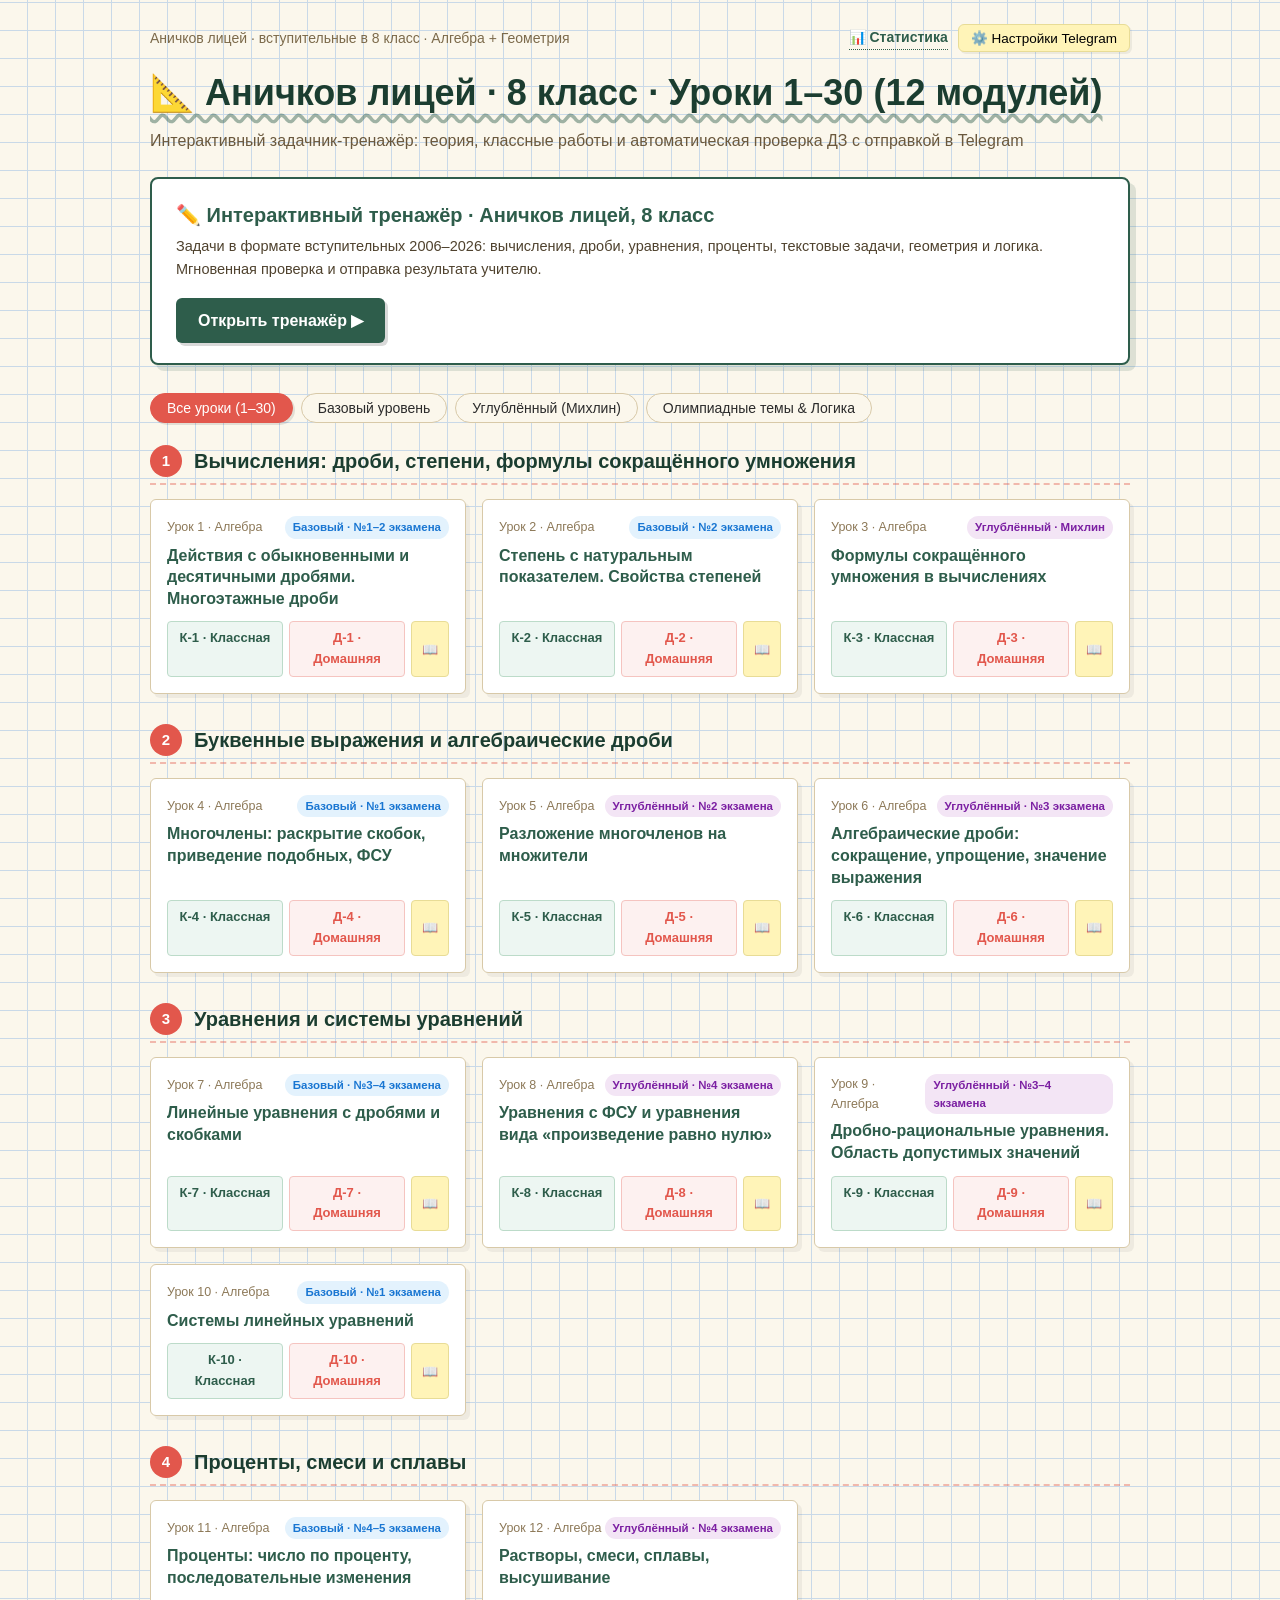
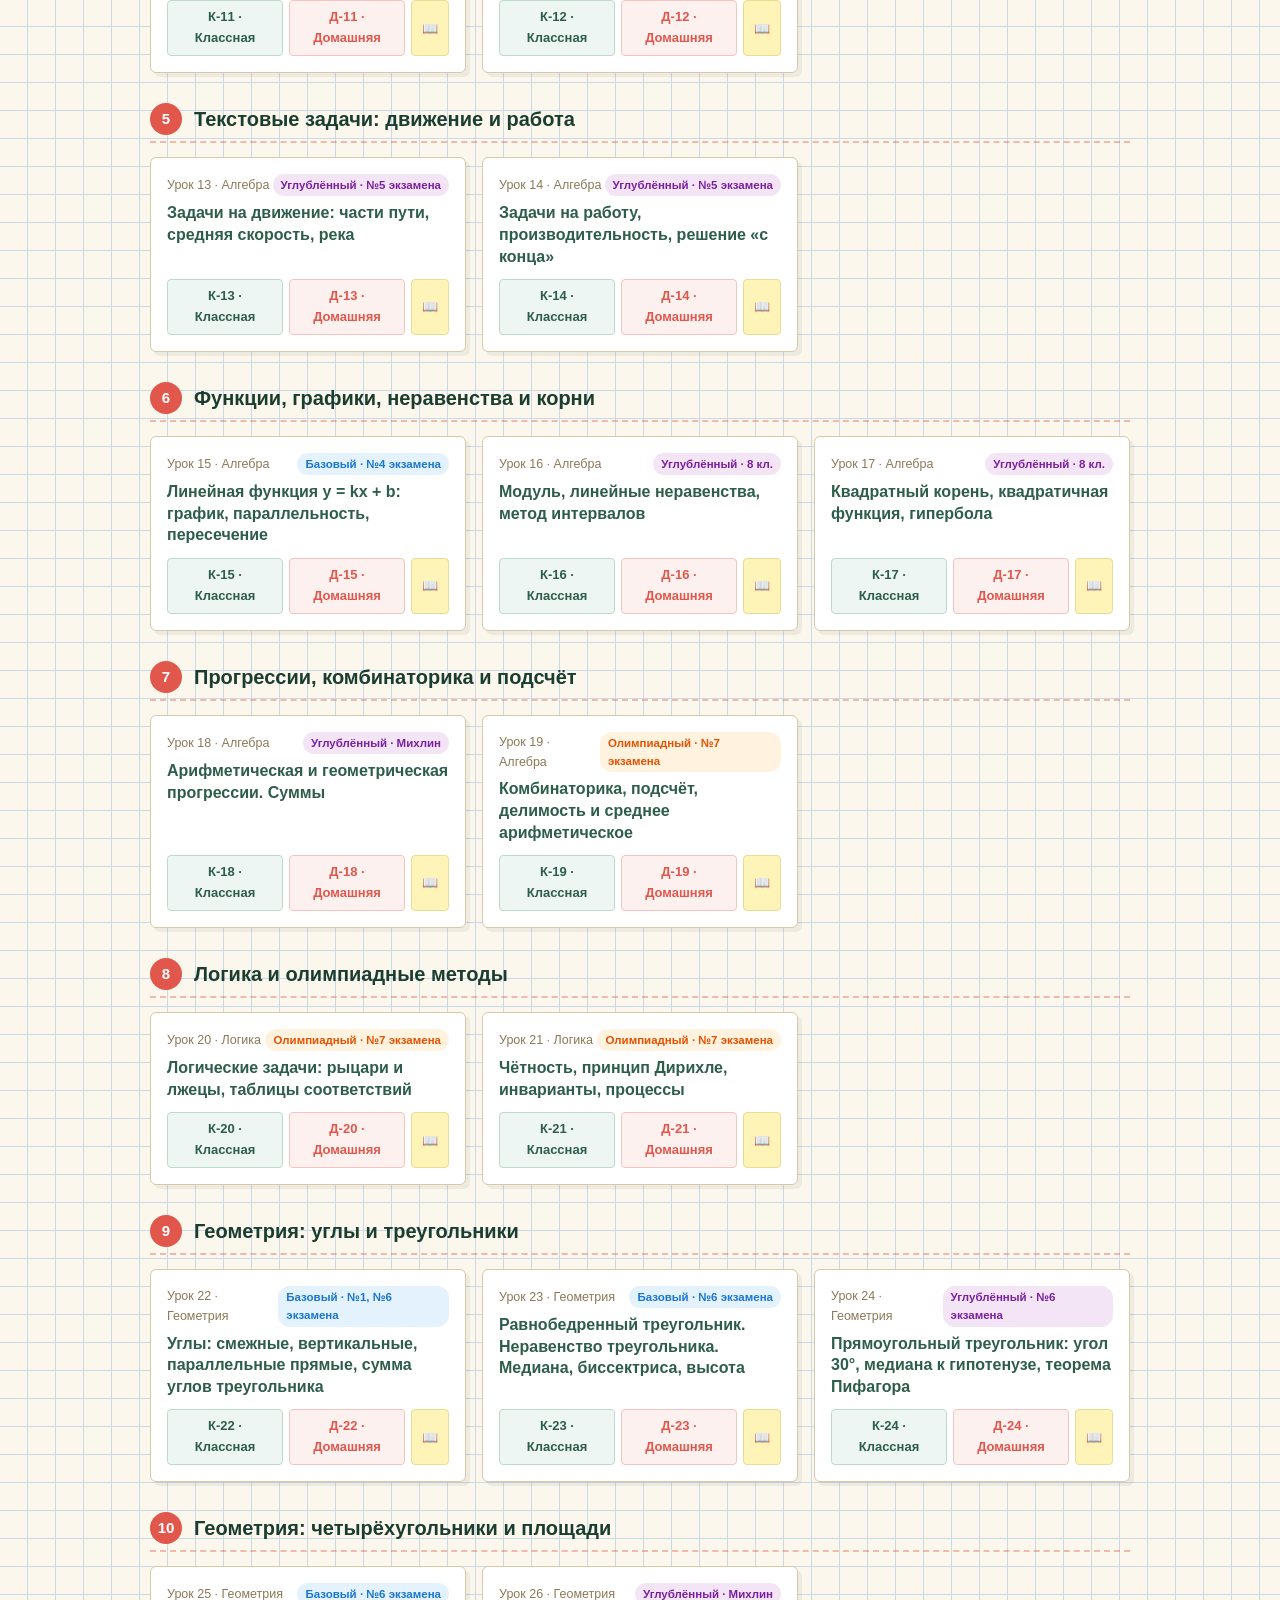
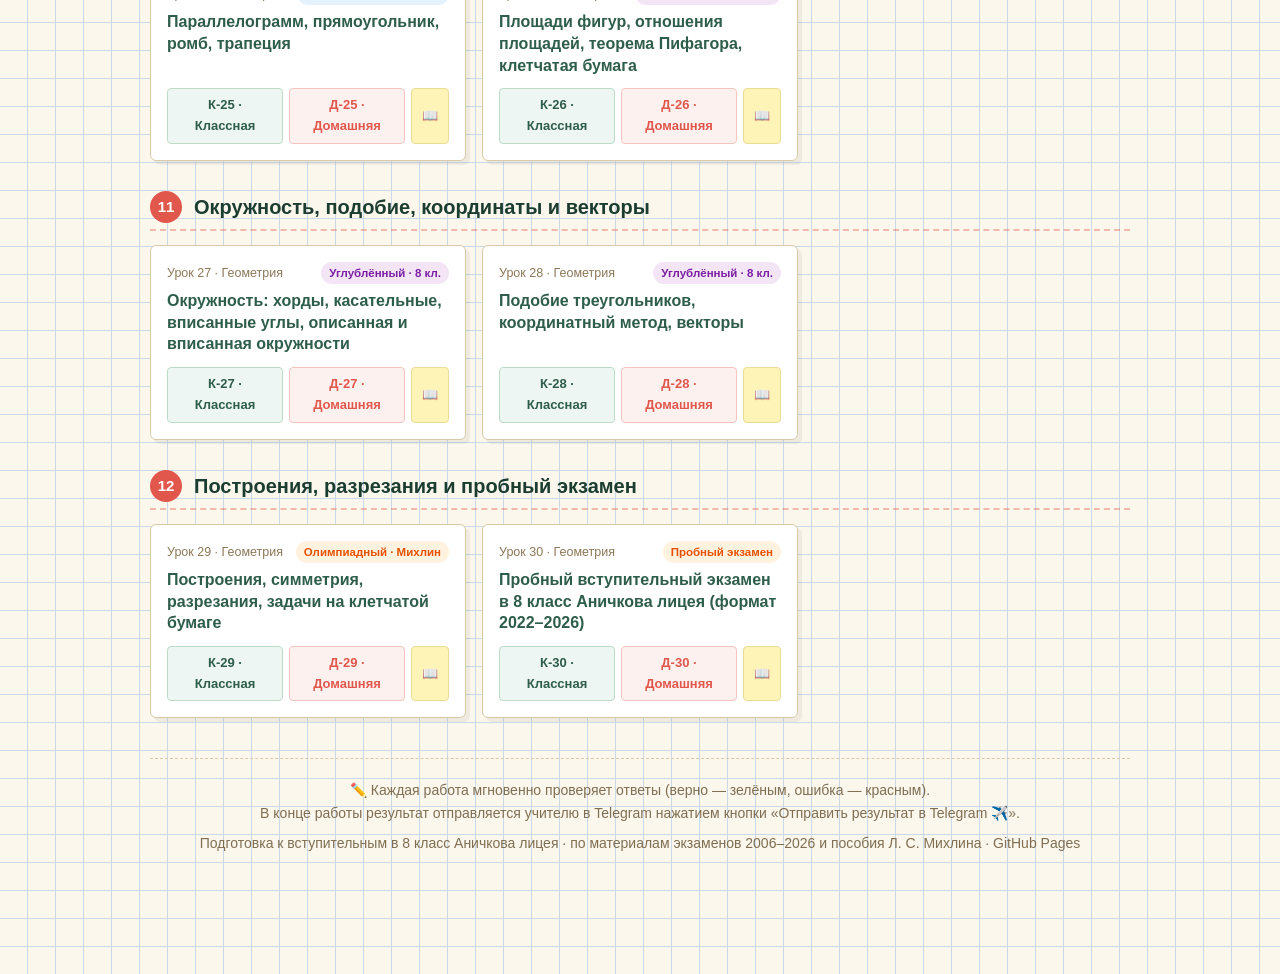
==== index.html @ 53fc3e76 "Тренажёр «Поступление в 8 класс Аничкова лицея»: 12 модулей, 30 уроков, 322 задания (алгебра + геоме" ====
<!DOCTYPE html>
<html lang="ru">
<head>
  <meta charset="UTF-8">
  <meta name="viewport" content="width=device-width, initial-scale=1.0">
  <title>Аничков лицей · 8 класс · Тренажёр: классные и домашние работы</title>
  <link rel="stylesheet" href="css/design-tokens.css">
  <link rel="stylesheet" href="css/styles.css">
  <link rel="icon" href="data:image/svg+xml,<svg xmlns='http://www.w3.org/2000/svg' viewBox='0 0 100 100'><text y='.9em' font-size='90'>📐</text></svg>">
</head>
<body data-page="index">

  <div class="container">
    <!-- Верхняя панель -->
    <header class="site-header">
      <div class="top-bar">
        <div>Аничков лицей · вступительные в 8 класс · Алгебра + Геометрия</div>
        <div style="display:flex; gap:10px; align-items:center;">
          <a href="stats.html" class="stats-link" title="Статистика">📊 <span class="stats-link-text">Статистика</span></a>
          <button class="btn-settings" onclick="openTelegramSettingsModal()">⚙️ Настройки Telegram</button>
        </div>
      </div>

      <h1 class="main-title">📐 Аничков лицей · 8 класс · Уроки 1–30 (12 модулей)</h1>
      <p class="subtitle">Интерактивный задачник-тренажёр: теория, классные работы и автоматическая проверка ДЗ с отправкой в Telegram</p>
    </header>

    <!-- Баннер быстрого запуска тренажёра -->
    <section class="hero-banner">
      <div>
        <h3>✏️ Интерактивный тренажёр · Аничков лицей, 8 класс</h3>
        <p>Задачи в формате вступительных 2006–2026: вычисления, дроби, уравнения, проценты, текстовые задачи, геометрия и логика. Мгновенная проверка и отправка результата учителю.</p>
      </div>
      <div>
        <a href="trainer.html?variant=K-1" class="btn-hero">Открыть тренажёр ▶</a>
      </div>
    </section>

    <!-- Панель фильтров по уровням -->
    <div class="filter-bar">
      <button class="filter-btn active" onclick="filterLessons('all', this)">Все уроки (1–30)</button>
      <button class="filter-btn" onclick="filterLessons('base', this)">Базовый уровень</button>
      <button class="filter-btn" onclick="filterLessons('adv', this)">Углублённый (Михлин)</button>
      <button class="filter-btn" onclick="filterLessons('oly', this)">Олимпиадные темы & Логика</button>
    </div>

    <!-- Список модулей и уроков (рендерится из data/lessons.json → js/tasks.js) -->
    <main id="modulesContainer"></main>

    <footer style="margin-top: 40px; text-align: center; font-size: 14px; color: #7f6e52; border-top: 1px dashed #d8c9a8; padding-top: 20px;">
      <p>✏️ Каждая работа мгновенно проверяет ответы (верно — зелёным, ошибка — красным).</p>
      <p>В конце работы результат отправляется учителю в Telegram нажатием кнопки «Отправить результат в Telegram ✈️».</p>
      <p style="margin-top:8px;">Подготовка к вступительным в 8 класс Аничкова лицея · по материалам экзаменов 2006–2026 и пособия Л. С. Михлина · GitHub Pages</p>
    </footer>
  </div>

  <!-- Модальное окно: Памятка / Теория -->
  <div class="modal-overlay" id="theoryModal" onclick="if(event.target === this) closeTheoryModal()">
    <div class="modal-box">
      <button class="modal-close" onclick="closeTheoryModal()">×</button>
      <div id="theoryContent"></div>
    </div>
  </div>

  <!-- Модальное окно: Настройки Telegram -->
  <div class="modal-overlay" id="settingsModal" onclick="if(event.target === this) closeTelegramSettingsModal()">
    <div class="modal-box">
      <button class="modal-close" onclick="closeTelegramSettingsModal()">×</button>
      <h3 class="modal-title">⚙️ Настройки Telegram для учителя</h3>

      <p style="font-size:15px; margin-bottom:14px; color:#4a3f2b;">
        Результаты отправляются через бот
        <a href="https://t.me/ZVEROKZVEROKBOT" target="_blank" rel="noopener" style="color:var(--chalk); font-weight:bold;">@ZVEROKZVEROKBOT</a>.
      </p>

      <div style="background:#fff; border:1px solid #d4c4a4; padding:14px; border-radius:6px; margin-bottom:16px; font-size:14px;">
        <b>Как учителю получать отчёты учеников:</b><br>
        1. Откройте Telegram и напишите боту <a href="https://t.me/ZVEROKZVEROKBOT" target="_blank" rel="noopener" style="color:var(--chalk); font-weight:bold;">@ZVEROKZVEROKBOT</a> команду <code>/start</code>.<br>
        2. Узнайте свой числовой <b>Chat ID</b> (например, написав боту <code>@userinfobot</code>).<br>
        3. Введите ваш <b>Chat ID</b> в поле ниже и нажмите «Проверить связь 🔔».
      </div>

      <div style="display:flex; flex-direction:column; gap:10px;">
        <label for="settingChatId" style="font-weight:bold; font-size:15px;">Ваш Telegram Chat ID (или ID группы):</label>
        <input type="text" id="settingChatId" class="student-name-input" placeholder="Например: 123456789" style="font-size:16px;">

        <div style="display:flex; gap:10px; flex-wrap:wrap; margin-top:8px;">
          <button class="btn-hero" onclick="saveTelegramSettings()" style="padding:8px 18px; font-size:14.5px;">Сохранить в браузере 💾</button>
          <button class="btn-send-tg" onclick="testTelegramPing()" style="padding:8px 18px; font-size:14.5px;">Проверить связь 🔔</button>
        </div>
        <div class="send-status-msg" id="settingStatusMsg"></div>
      </div>
    </div>
  </div>

  <script src="js/config.js"></script>
  <script src="js/tasks.js"></script>
  <script src="js/checker.js"></script>
  <script src="js/telegram.js"></script>
  <script src="js/app.js"></script>
</body>
</html>
---- css/design-tokens.css ----
/* ============================================================
 * DESIGN-TOKENS.CSS — токены дизайна, перенесённые 1:1 из эталона
 * https://github.com/BaikovaAlina/math6-trenazhor (style.css, :root)
 * Стиль: «тетрадь в клетку», красные поля, меловая доска, стикеры.
 * ВНИМАНИЕ: значения не менять — визуальная система должна совпадать с эталоном.
 * ============================================================ */

:root {
  /* ---------- Палитра (исходные переменные эталона) ---------- */
  --paper: #FBF7EC;        /* фон: тёплая тетрадная бумага */
  --grid: #C9D9E8;         /* линии тетрадной клетки (шаг 28px) */
  --red: #E2574C;          /* красные поля, акцент «домашняя», бейджи номеров */
  --red-hover: #cf3b30;
  --pencil: #2B2B2B;       /* основной текст (грифель) */
  --chalk: #2E5D4B;        /* меловая доска: основной акцент, кнопки действия */
  --chalk-dark: #1b3d30;   /* заголовки */
  --chalk-light: #43836b;  /* hover основных кнопок */
  --sticky: #FFF4B8;       /* жёлтый стикер (подсказки, настройки, отправка) */
  --sticky-border: #E8DC96;
  --green: #1F7A4D;        /* состояние correct */
  --green-light: #e6f7ee;
  --bad: #C2402F;          /* состояние incorrect */
  --bad-light: #fbeae8;
  --border-card: #d8c9a8;  /* границы карточек и кнопок */

  /* ---------- Типографика ---------- */
  --font-hand: "Segoe Print", "Comic Sans MS", "Chalkboard SE", "Segoe UI", cursive, sans-serif;
  --font-main: -apple-system, BlinkMacSystemFont, "Segoe UI", Roboto, Helvetica, Arial, sans-serif;

  /* ---------- Задокументированные значения эталона (справочно) ----------
   * Цвета текста второго плана:  #7c6a4b (top-bar), #6a583d (subtitle), #8c7857 (meta),
   *                              #705e41 (task-sub), #8a7a5c (crumb), #726042 (counter)
   * Бейджи уровней:  base #e3f2fd/#1976d2 · adv #f3e5f5/#7b1fa2 · oly #fff3e0/#e65100
   * Кнопки уроков:   К #edf6f2/#bcdbc9 · Д #fdf1f0/#f5c4c0 · теория = sticky
   * Telegram:        #2AABEE (hover #229ed9)
   * Размеры шрифта:  h1 clamp(24px,4vw,36px) · task-heading clamp(20px,3.2vw,26px)
   *                  module 20px · card h4 16px · task-row 17px · input 18px · body lh 1.6
   */
  --radius-xs: 3px;        /* .slide */
  --radius-sm: 4px;        /* .btn-lesson, .task-row, .hint-box */
  --radius-md: 6px;        /* .lesson-card, кнопки, поля */
  --radius-lg: 8px;        /* .hero-banner, .modal-box, .send-box */
  --radius-xl: 12px;       /* .score-box, .badge */
  --radius-pill: 20px;     /* .filter-btn, .grade-badge */

  --shadow-card: 4px 4px 0 rgba(0,0,0,0.05);
  --shadow-card-hover: 5px 6px 0 rgba(0,0,0,0.09);
  --shadow-hero: 6px 6px 0 rgba(46, 93, 75, 0.15);
  --shadow-btn: 3px 3px 0 rgba(0,0,0,0.15);
  --shadow-slide: 8px 10px 0 rgba(0,0,0,.08), 0 24px 50px rgba(90,70,30,.15);

  --container-width: 980px;   /* .container */
  --footer-width: 960px;      /* .footer-content */
  --grid-step: 28px;          /* клетка тетради */
  /* Брейкпоинт мобильной вёрстки: max-width 640px */
}
---- css/styles.css ----
/* ============================================================
 * STYLES.CSS — ТРЕНАЖЁР «АНИЧКОВ ЛИЦЕЙ · 8 КЛАСС» (стили эталона 1:1)
 * Тетрадь в клетку, красные поля, меловая доска, стикеры
 * Полная адаптивность (мобильные, планшеты, десктоп)
 * ============================================================ */

/* Переменные вынесены в css/design-tokens.css */

* {
  box-sizing: border-box;
  margin: 0;
  padding: 0;
}

html {
  scroll-behavior: smooth;
}

body {
  font-family: var(--font-hand);
  color: var(--pencil);
  background-color: var(--paper);
  background-image:
    repeating-linear-gradient(0deg, transparent 0 27px, var(--grid) 27px 28px),
    repeating-linear-gradient(90deg, transparent 0 27px, var(--grid) 27px 28px);
  min-height: 100vh;
  padding: 24px 14px 120px;
  line-height: 1.6;
}

/* Ограничитель ширины */
.container {
  max-width: 980px;
  margin: 0 auto;
  position: relative;
}

/* ==================== ВЕРХНЯЯ ШАПКА ==================== */
.site-header {
  margin-bottom: 24px;
}

.top-bar {
  display: flex;
  justify-content: space-between;
  align-items: center;
  flex-wrap: wrap;
  gap: 12px;
  margin-bottom: 12px;
  font-size: 14px;
  color: #7c6a4b;
}

.top-bar a {
  color: var(--chalk);
  text-decoration: none;
  font-weight: bold;
  border-bottom: 1.5px dotted var(--chalk);
  transition: color 0.2s;
}

.top-bar a:hover {
  color: var(--red);
  border-color: var(--red);
}

.btn-settings {
  background: var(--sticky);
  border: 1px solid var(--sticky-border);
  border-radius: 6px;
  padding: 5px 12px;
  font-family: var(--font-hand);
  font-size: 13.5px;
  cursor: pointer;
  box-shadow: 2px 2px 0 rgba(0,0,0,0.06);
  transition: transform 0.15s, background-color 0.2s;
}

.btn-settings:hover {
  background: #fae89b;
  transform: translateY(-1px);
}

.main-title {
  font-size: clamp(24px, 4vw, 36px);
  color: var(--chalk-dark);
  text-decoration: underline;
  text-decoration-style: wavy;
  text-decoration-color: rgba(46, 93, 75, 0.45);
  text-underline-offset: 8px;
  margin-bottom: 6px;
}

.subtitle {
  font-size: 16px;
  color: #6a583d;
  margin-bottom: 18px;
}

/* ==================== БАННЕР ТРЕНАЖЁРА ==================== */
.hero-banner {
  background: #ffffff;
  border: 2px solid var(--chalk);
  border-radius: 8px;
  padding: 20px 24px;
  margin-bottom: 28px;
  box-shadow: 6px 6px 0 rgba(46, 93, 75, 0.15);
  display: flex;
  justify-content: space-between;
  align-items: center;
  flex-wrap: wrap;
  gap: 16px;
}

.hero-banner h3 {
  color: var(--chalk);
  font-size: 20px;
  margin-bottom: 4px;
}

.hero-banner p {
  font-size: 14.5px;
  color: #4f422e;
}

.btn-hero {
  display: inline-block;
  background: var(--chalk);
  color: #ffffff !important;
  text-decoration: none !important;
  padding: 10px 22px;
  border-radius: 6px;
  font-size: 16px;
  font-weight: bold;
  box-shadow: 3px 3px 0 rgba(0,0,0,0.15);
  transition: background-color 0.2s, transform 0.15s;
}

.btn-hero:hover {
  background: var(--chalk-light);
  transform: translateY(-2px);
}

/* ==================== ФИЛЬТРЫ ТЕМ ==================== */
.filter-bar {
  display: flex;
  gap: 8px;
  flex-wrap: wrap;
  margin-bottom: 22px;
}

.filter-btn {
  background: var(--paper);
  border: 1.5px solid var(--border-card);
  border-radius: 20px;
  padding: 6px 16px;
  font-family: var(--font-hand);
  font-size: 14px;
  color: var(--pencil);
  cursor: pointer;
  transition: all 0.2s;
}

.filter-btn:hover {
  border-color: var(--red);
  background: #fff;
}

.filter-btn.active {
  background: var(--red);
  color: #fff;
  border-color: var(--red);
  box-shadow: 2px 2px 0 rgba(0,0,0,0.1);
}

/* ==================== МОДУЛИ И УРОКИ ==================== */
.module-block {
  margin-bottom: 30px;
}

.module-header {
  display: flex;
  align-items: center;
  gap: 12px;
  margin-bottom: 14px;
  padding-bottom: 6px;
  border-bottom: 2px dashed rgba(226, 87, 76, 0.4);
}

.module-num {
  background: var(--red);
  color: #fff;
  border-radius: 50%;
  width: 32px;
  height: 32px;
  display: flex;
  align-items: center;
  justify-content: center;
  font-weight: bold;
  font-size: 15px;
  flex-shrink: 0;
}

.module-title {
  font-size: 20px;
  color: var(--chalk-dark);
}

.lesson-grid {
  display: grid;
  grid-template-columns: repeat(auto-fill, minmax(290px, 1fr));
  gap: 16px;
}

.lesson-card {
  background: #ffffff;
  border: 1px solid var(--border-card);
  border-radius: 6px;
  padding: 16px;
  box-shadow: 4px 4px 0 rgba(0,0,0,0.05);
  display: flex;
  flex-direction: column;
  justify-content: space-between;
  transition: transform 0.15s, box-shadow 0.2s;
}

.lesson-card:hover {
  transform: translateY(-2px);
  box-shadow: 5px 6px 0 rgba(0,0,0,0.09);
}

.lesson-top {
  margin-bottom: 12px;
}

.lesson-meta {
  display: flex;
  justify-content: space-between;
  align-items: center;
  margin-bottom: 6px;
  font-size: 12.5px;
  color: #8c7857;
}

.badge {
  display: inline-block;
  padding: 2px 8px;
  border-radius: 12px;
  font-size: 11.5px;
  font-weight: bold;
}

.badge-base { background: #e3f2fd; color: #1976d2; }
.badge-adv { background: #f3e5f5; color: #7b1fa2; }
.badge-oly { background: #fff3e0; color: #e65100; }

.lesson-card h4 {
  font-size: 16px;
  color: var(--chalk);
  line-height: 1.35;
}

.lesson-actions {
  display: flex;
  gap: 6px;
  flex-wrap: wrap;
}

.btn-lesson {
  flex: 1;
  text-align: center;
  padding: 6px 8px;
  border-radius: 4px;
  font-size: 13px;
  font-weight: bold;
  text-decoration: none;
  cursor: pointer;
  border: 1.5px solid transparent;
  transition: all 0.15s;
}

.btn-cw {
  background: #edf6f2;
  color: var(--chalk);
  border-color: #bcdbc9;
}
.btn-cw:hover {
  background: var(--chalk);
  color: #fff;
}

.btn-hw {
  background: #fdf1f0;
  color: var(--red);
  border-color: #f5c4c0;
}
.btn-hw:hover {
  background: var(--red);
  color: #fff;
}

.btn-theory {
  flex: 0 0 auto;
  background: var(--sticky);
  color: #5c4a18;
  border-color: var(--sticky-border);
  padding: 6px 10px;
}
.btn-theory:hover {
  background: #f7e792;
}

/* ==================== ТРЕНАЖЁР: СТРАНИЦА-ТЕТРАДЬ ==================== */
.slide {
  position: relative;
  background: var(--paper);
  border-left: 3px solid var(--red);
  border-right: 1px solid var(--border-card);
  border-top: 1px solid var(--border-card);
  border-bottom: 1px solid var(--border-card);
  box-shadow: 8px 10px 0 rgba(0,0,0,.08), 0 24px 50px rgba(90,70,30,.15);
  padding: 34px 40px 46px 56px;
  min-height: 580px;
  overflow: hidden;
  margin-bottom: 20px;
  border-radius: 3px;
}

.slide:not(.active) {
  display: none;
}

.slide.active {
  display: block;
  animation: slidein 0.35s ease;
}

@keyframes slidein {
  from { opacity: 0; transform: translateX(24px); }
  to { opacity: 1; transform: none; }
}

.margin-line {
  position: absolute;
  top: 0;
  bottom: 0;
  left: 32px;
  width: 2px;
  background: rgba(226, 87, 76, 0.45);
}

.crumb {
  font-size: 13px;
  color: #8a7a5c;
  letter-spacing: 0.5px;
  text-transform: uppercase;
  margin-bottom: 6px;
}

.task-heading {
  font-size: clamp(20px, 3.2vw, 26px);
  color: var(--red);
  margin-bottom: 8px;
  display: flex;
  align-items: center;
  gap: 10px;
  flex-wrap: wrap;
}

.task-num-badge {
  background: var(--red);
  color: #fff;
  border-radius: 50%;
  width: 32px;
  height: 32px;
  display: inline-flex;
  align-items: center;
  justify-content: center;
  font-size: 16px;
}

.task-sub {
  font-size: 15px;
  color: #705e41;
  margin-bottom: 20px;
  font-style: italic;
}

/* Список вопросов на слайде */
.task-row {
  background: rgba(255, 255, 255, 0.65);
  border-left: 3px solid #d4c4a4;
  border-radius: 4px;
  padding: 14px 18px;
  margin-bottom: 16px;
  line-height: 1.8;
  font-size: 17px;
}

.task-row.highlight {
  border-left-color: var(--chalk);
  background: #ffffff;
}

.task-text {
  margin-bottom: 8px;
  font-weight: 500;
}

.task-expression {
  display: flex;
  align-items: center;
  gap: 8px;
  flex-wrap: wrap;
  font-size: 18px;
}

/* Поля ввода ответа */
.math-input {
  border: none;
  border-bottom: 2px solid var(--red);
  background: #fff;
  padding: 4px 10px;
  font-family: var(--font-hand);
  font-size: 18px;
  color: var(--pencil);
  min-width: 90px;
  max-width: 220px;
  text-align: center;
  border-radius: 4px 4px 0 0;
  transition: all 0.2s;
}

.math-input:focus {
  outline: none;
  background: #fffde6;
  border-bottom-color: var(--chalk);
  box-shadow: 0 2px 4px rgba(0,0,0,0.1);
}

.math-input.correct {
  background-color: var(--green-light) !important;
  border-color: var(--green) !important;
  color: var(--green) !important;
  font-weight: bold;
}

.math-input.incorrect {
  background-color: var(--bad-light) !important;
  border-color: var(--bad) !important;
  color: var(--bad) !important;
  animation: shake 0.3s;
}

@keyframes shake {
  0%, 100% { transform: translateX(0); }
  25% { transform: translateX(-4px); }
  75% { transform: translateX(4px); }
}

/* Подсказки к заданию */
.hint-box {
  background: var(--sticky);
  border-left: 4px solid #e2cb5a;
  padding: 10px 14px;
  border-radius: 4px;
  margin-top: 14px;
  font-size: 14.5px;
  color: #5c4e1a;
  display: flex;
  align-items: center;
  gap: 8px;
}

/* ==================== НИЖНЯЯ ПАНЕЛЬ НАВИГАЦИИ ==================== */
.sticky-footer {
  position: fixed;
  bottom: 0;
  left: 0;
  right: 0;
  background: rgba(251, 247, 236, 0.95);
  backdrop-filter: blur(8px);
  border-top: 2px solid var(--border-card);
  padding: 12px 16px;
  z-index: 100;
  box-shadow: 0 -4px 15px rgba(0,0,0,0.08);
}

.footer-content {
  max-width: 960px;
  margin: 0 auto;
  display: flex;
  justify-content: space-between;
  align-items: center;
  gap: 12px;
  flex-wrap: wrap;
}

.nav-group {
  display: flex;
  align-items: center;
  gap: 10px;
}

.btn-nav {
  background: #ffffff;
  border: 1.5px solid var(--border-card);
  border-radius: 6px;
  padding: 8px 16px;
  font-family: var(--font-hand);
  font-size: 15px;
  font-weight: bold;
  cursor: pointer;
  color: var(--pencil);
  transition: all 0.15s;
}

.btn-nav:hover:not(:disabled) {
  border-color: var(--chalk);
  background: #f7faf8;
}

.btn-nav:disabled {
  opacity: 0.45;
  cursor: not-allowed;
}

.btn-check {
  background: var(--chalk);
  color: #ffffff;
  border: 1.5px solid var(--chalk);
}

.btn-check:hover:not(:disabled) {
  background: var(--chalk-light);
  border-color: var(--chalk-light);
}

.slide-counter {
  font-size: 15px;
  font-weight: bold;
  color: #726042;
}

/* ==================== ИТОГОВЫЙ СЛАЙД (РЕЗУЛЬТАТЫ) ==================== */
.results-header {
  text-align: center;
  margin-bottom: 24px;
}

.score-box {
  display: inline-block;
  background: #ffffff;
  border: 3px solid var(--chalk);
  border-radius: 12px;
  padding: 16px 36px;
  box-shadow: 4px 6px 0 rgba(46, 93, 75, 0.15);
  margin-top: 10px;
}

.score-points {
  font-size: 38px;
  font-weight: bold;
  color: var(--chalk);
}

.score-percent {
  font-size: 18px;
  color: #6a5a3f;
}

.grade-badge {
  display: inline-block;
  margin-top: 6px;
  font-size: 20px;
  font-weight: bold;
  padding: 4px 16px;
  border-radius: 20px;
}

.grade-5 { background: #d4edda; color: #155724; }
.grade-4 { background: #cce5ff; color: #004085; }
.grade-3 { background: #fff3cd; color: #856404; }
.grade-2 { background: #f8d7da; color: #721c24; }

/* Таблица разбора ответов */
.review-table {
  width: 100%;
  border-collapse: collapse;
  margin-bottom: 24px;
  background: #fff;
  border-radius: 6px;
  overflow: hidden;
  box-shadow: 2px 2px 0 rgba(0,0,0,0.05);
}

.review-table th, .review-table td {
  padding: 10px 14px;
  text-align: left;
  border-bottom: 1px solid #ebdcc5;
  font-size: 15px;
}

.review-table th {
  background: #f2e9d2;
  color: #554425;
}

.status-tag {
  display: inline-block;
  padding: 2px 8px;
  border-radius: 10px;
  font-size: 13px;
  font-weight: bold;
}

.status-ok { background: var(--green-light); color: var(--green); }
.status-bad { background: var(--bad-light); color: var(--bad); }

/* Блок отправки учителю */
.send-box {
  background: var(--sticky);
  border: 2px dashed #d6c572;
  border-radius: 8px;
  padding: 20px;
  margin-bottom: 24px;
}

.send-box h3 {
  color: #4a3e14;
  margin-bottom: 8px;
}

.send-inputs {
  display: flex;
  gap: 10px;
  flex-wrap: wrap;
  margin-top: 12px;
}

.student-name-input {
  flex: 1;
  min-width: 200px;
  padding: 8px 14px;
  font-family: var(--font-hand);
  font-size: 16px;
  border: 1.5px solid #cbba67;
  border-radius: 6px;
  background: #ffffff;
}

.btn-send-tg {
  background: #2AABEE;
  color: #ffffff;
  border: none;
  border-radius: 6px;
  padding: 10px 20px;
  font-family: var(--font-hand);
  font-size: 16px;
  font-weight: bold;
  cursor: pointer;
  transition: background-color 0.2s, transform 0.15s;
  box-shadow: 2px 2px 0 rgba(0,0,0,0.1);
}

.btn-send-tg:hover {
  background: #229ed9;
  transform: translateY(-1px);
}

.btn-download-report {
  background: #ffffff;
  color: var(--pencil);
  border: 1.5px solid #d4c4a4;
  border-radius: 6px;
  padding: 10px 18px;
  font-family: var(--font-hand);
  font-size: 15px;
  cursor: pointer;
  transition: all 0.2s;
}

.btn-download-report:hover {
  border-color: var(--chalk);
  background: #faf7ef;
}

.send-status-msg {
  margin-top: 12px;
  font-size: 14.5px;
  font-weight: 500;
  padding: 8px 12px;
  border-radius: 4px;
  display: none;
}

.send-status-msg.ok {
  display: block;
  background: var(--green-light);
  color: var(--green);
  border: 1px solid var(--green);
}

.send-status-msg.err {
  display: block;
  background: var(--bad-light);
  color: var(--bad);
  border: 1px solid var(--bad);
}

.send-status-msg.wait {
  display: block;
  background: #eef4fb;
  color: #1976d2;
  border: 1px solid #90caf9;
}

/* ==================== МОДАЛЬНЫЕ ОКНА ==================== */
.modal-overlay {
  position: fixed;
  top: 0;
  left: 0;
  right: 0;
  bottom: 0;
  background: rgba(30, 25, 15, 0.55);
  backdrop-filter: blur(4px);
  display: flex;
  align-items: center;
  justify-content: center;
  padding: 16px;
  z-index: 1000;
  opacity: 0;
  pointer-events: none;
  transition: opacity 0.2s;
}

.modal-overlay.open {
  opacity: 1;
  pointer-events: auto;
}

.modal-box {
  background: var(--paper);
  border-left: 4px solid var(--red);
  border-right: 1px solid var(--border-card);
  border-top: 1px solid var(--border-card);
  border-bottom: 1px solid var(--border-card);
  border-radius: 8px;
  padding: 28px;
  max-width: 680px;
  width: 100%;
  max-height: 85vh;
  overflow-y: auto;
  box-shadow: 0 20px 40px rgba(0,0,0,0.25);
  position: relative;
}

.modal-close {
  position: absolute;
  top: 14px;
  right: 16px;
  font-size: 24px;
  background: none;
  border: none;
  cursor: pointer;
  color: #8c7857;
  transition: color 0.2s;
}

.modal-close:hover {
  color: var(--bad);
}

.modal-title {
  font-size: 22px;
  color: var(--chalk-dark);
  margin-bottom: 14px;
  padding-bottom: 8px;
  border-bottom: 1.5px dashed #d4c4a4;
}

.theory-rule-item {
  margin-bottom: 12px;
  font-size: 15.5px;
  line-height: 1.6;
}

.theory-sample {
  background: var(--sticky);
  padding: 12px;
  border-radius: 6px;
  margin-top: 16px;
  font-size: 15px;
  border-left: 3px solid #d4c4a4;
}

/* ==================== АДАПТИВНОСТЬ ДЛЯ СМАРТФОНОВ ==================== */
/* ==================== ВЕРТИКАЛЬНЫЕ МАТЕМАТИЧЕСКИЕ ДРОБИ ==================== */
.frac {
  display: inline-flex;
  flex-direction: column;
  vertical-align: -0.6em;
  text-align: center;
  padding: 0 0.22em;
  font-size: 0.95em;
  line-height: 1.05;
  font-family: var(--font-hand), "Times New Roman", serif;
  font-weight: bold;
}

.frac > .num {
  display: block;
  padding: 0 0.15em 0.08em;
  border-bottom: 2px solid currentColor;
}

.frac > .den {
  display: block;
  padding: 0.1em 0.15em 0;
}

.mixed-num {
  display: inline-flex;
  align-items: center;
  gap: 0.25em;
  font-size: 1.05em;
  vertical-align: baseline;
}

.neg-frac {
  display: inline-flex;
  align-items: center;
  gap: 0.15em;
  vertical-align: baseline;
}

.neg-frac::before {
  content: "−";
  font-size: 1.2em;
  font-weight: bold;
  line-height: 1;
}

@media (max-width: 640px) {
  body {
    padding: 14px 8px 110px;
  }
  .slide {
    padding: 22px 16px 28px 24px;
    min-height: 500px;
  }
  .margin-line {
    left: 12px;
  }
  .task-row {
    padding: 10px 12px;
    font-size: 15.5px;
  }
  .math-input {
    font-size: 16px;
    min-width: 75px;
  }
  .sticky-footer {
    padding: 8px 10px;
  }
  .btn-nav {
    padding: 6px 12px;
    font-size: 13.5px;
  }
  .footer-content {
    justify-content: center;
  }
}

/* ============================================================
 * НОВЫЕ КОМПОНЕНТЫ (в визуальной системе эталона, без новых цветов)
 * ============================================================ */

/* Заголовок карточки урока как ссылка на страницу урока */
.lesson-card h4 a {
  color: inherit;
  text-decoration: none;
}
.lesson-card h4 a:hover {
  color: var(--red);
}

/* ---------- Выбор варианта ответа (тип choice) ---------- */
.choice-group {
  display: flex;
  gap: 8px;
  flex-wrap: wrap;
  border-radius: 6px;
}

.choice-btn {
  background: #ffffff;
  border: 1.5px solid var(--border-card);
  border-radius: 20px;
  padding: 6px 16px;
  font-family: var(--font-hand);
  font-size: 16px;
  color: var(--pencil);
  cursor: pointer;
  transition: all 0.2s;
}

.choice-btn:hover {
  border-color: var(--red);
}

.choice-btn:focus-visible {
  outline: none;
  border-color: var(--chalk);
  box-shadow: 0 2px 4px rgba(0,0,0,0.1);
}

.choice-btn.selected {
  background: #edf6f2;
  border-color: var(--chalk);
  color: var(--chalk);
  font-weight: bold;
  box-shadow: 2px 2px 0 rgba(0,0,0,0.1);
}

.choice-group.correct .choice-btn.selected {
  background: var(--green-light);
  border-color: var(--green);
  color: var(--green);
}

.choice-group.incorrect .choice-btn.selected {
  background: var(--bad-light);
  border-color: var(--bad);
  color: var(--bad);
}

.choice-group.incorrect {
  animation: shake 0.3s;
}

/* ---------- Перетаскивание точки на клетчатом чертеже (тип point) ---------- */
.geo-board {
  display: inline-flex;
  flex-direction: column;
  gap: 6px;
  border: 1.5px solid var(--border-card);
  border-bottom: 2px solid var(--red);
  border-radius: 6px;
  background: #ffffff;
  padding: 8px;
  max-width: 100%;
  transition: all 0.2s;
}

.geo-board svg {
  display: block;
  width: 100%;
  max-width: 380px;
  height: auto;
  touch-action: none;
  cursor: crosshair;
  user-select: none;
}

.geo-board svg:focus {
  outline: none;
}

.geo-board:focus-within {
  background: #fffde6;
  border-bottom-color: var(--chalk);
}

.geo-board .geo-readout {
  font-size: 14.5px;
  color: #705e41;
  text-align: center;
}

.geo-board.correct {
  background: var(--green-light);
  border-color: var(--green);
}

.geo-board.incorrect {
  background: var(--bad-light);
  border-color: var(--bad);
  animation: shake 0.3s;
}

/* ---------- Пояснение к правильному ответу при ошибке ---------- */
.explain-box {
  background: var(--bad-light);
  border-left: 4px solid var(--bad);
  padding: 8px 14px;
  border-radius: 4px;
  margin-top: 10px;
  font-size: 14.5px;
  color: #5c2a22;
  line-height: 1.6;
}

.explain-box b {
  color: var(--bad);
}

.explain-box:empty {
  display: none;
}

/* ---------- Блок статистики ---------- */
.stats-grid {
  display: grid;
  grid-template-columns: repeat(auto-fill, minmax(200px, 1fr));
  gap: 16px;
  margin-bottom: 24px;
}

.stats-grid .score-box {
  display: block;
  text-align: center;
  margin-top: 0;
  padding: 14px 18px;
}

.stats-grid .score-points {
  font-size: 32px;
}

.table-scroll {
  overflow-x: auto;
}

@media (max-width: 640px) {
  .choice-btn {
    font-size: 15px;
    padding: 5px 12px;
  }
  .review-table th, .review-table td {
    padding: 8px 8px;
    font-size: 13.5px;
  }
}

/* Статичный чертёж к условию (без перетаскивания) */
.geo-board.geo-static {
  display: block;
  margin: 8px 0 4px;
  cursor: default;
}
.geo-board.geo-static { border-bottom: 1.5px solid var(--border-card); width: fit-content; }
.geo-board.geo-static svg { cursor: default; touch-action: auto; max-width: 240px; }

/* Ссылка на статистику: на телефоне — только иконка, чтобы шапка оставалась в одну строку как в эталоне */
@media (max-width: 640px) {
  .stats-link-text { display: none; }
}
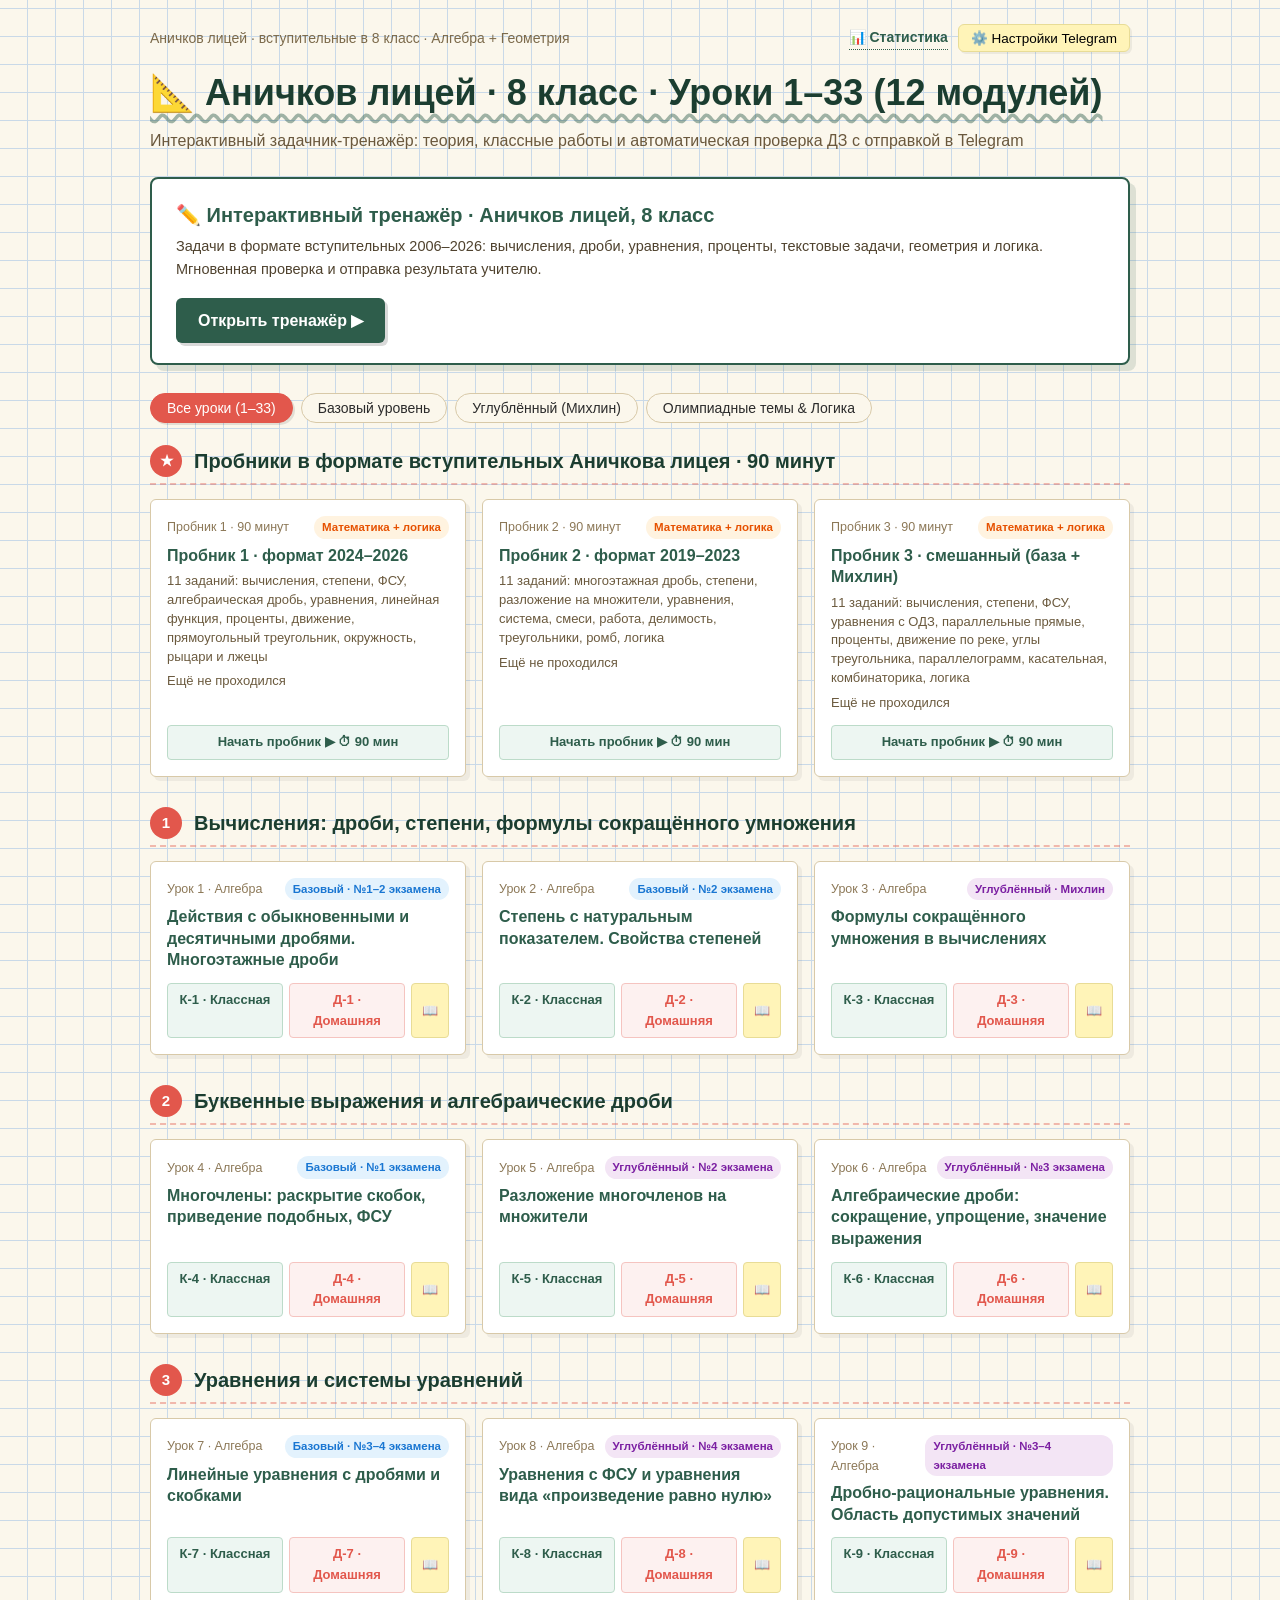
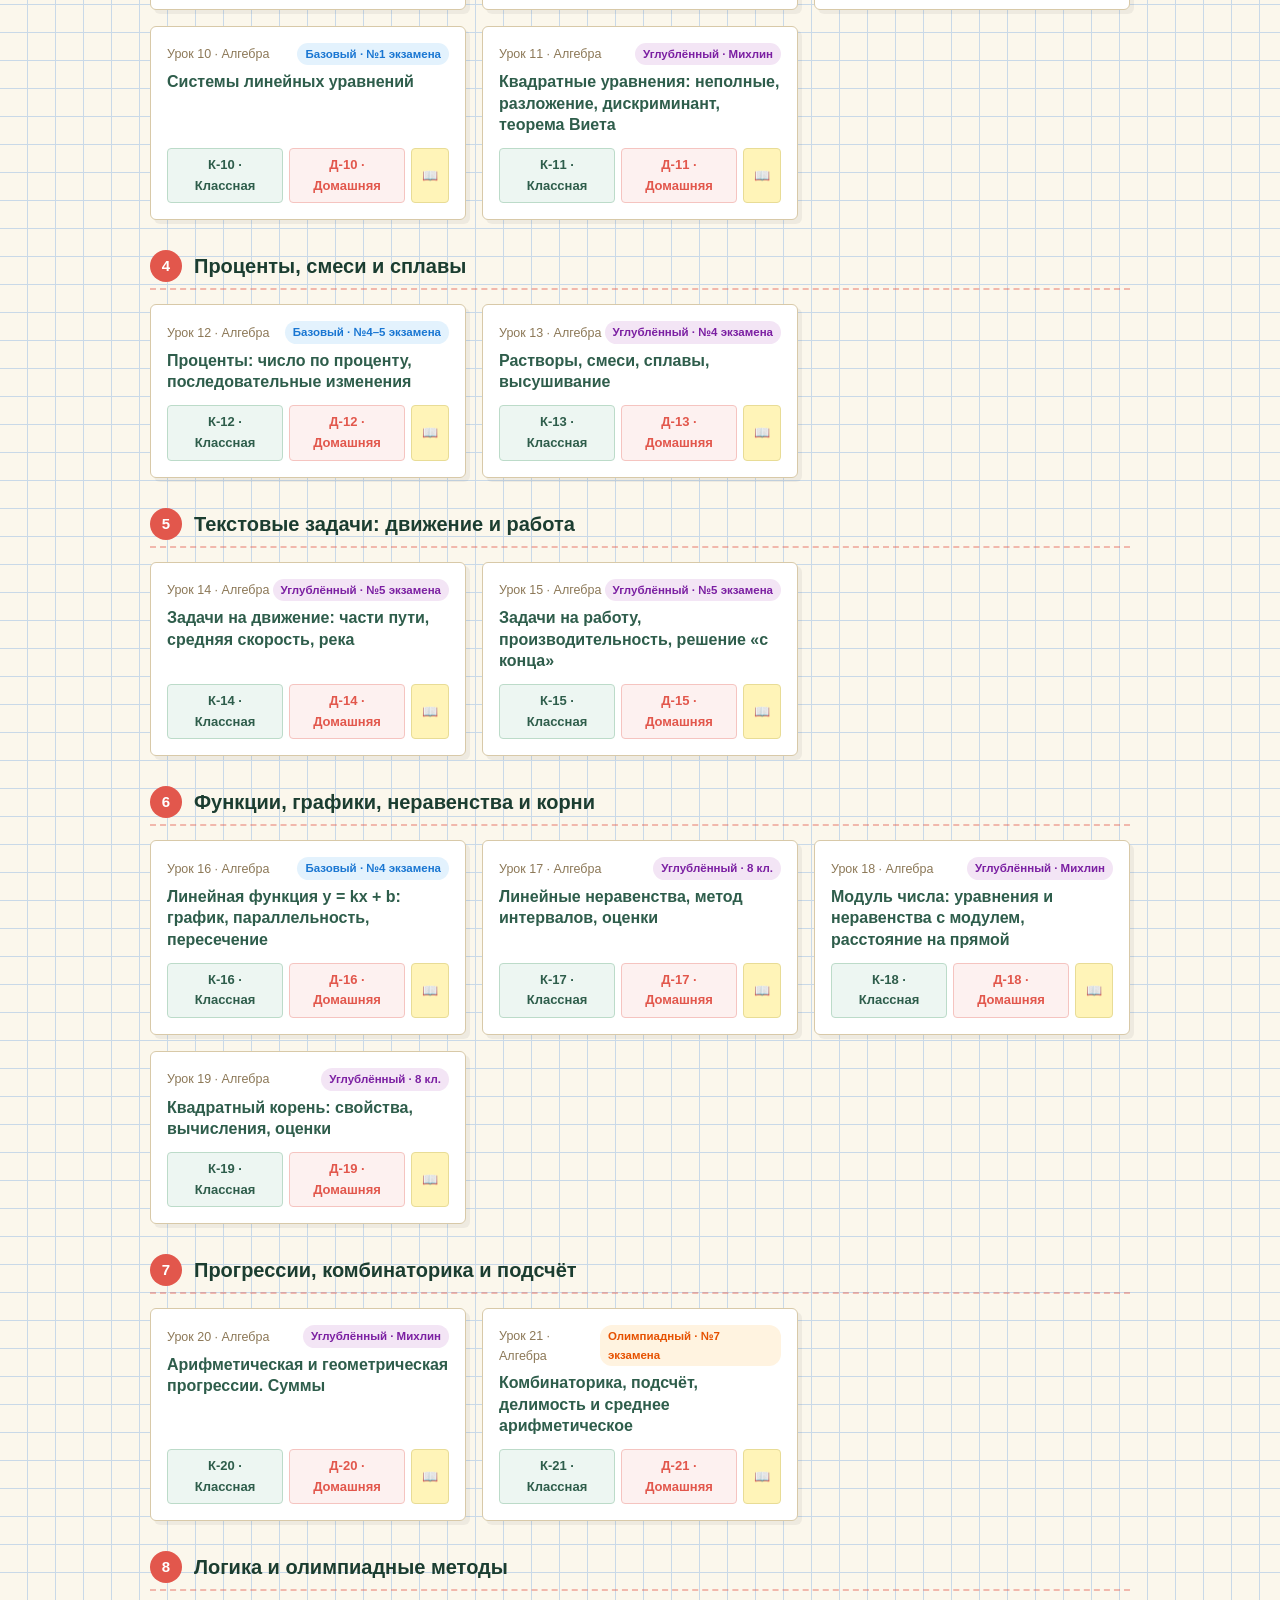
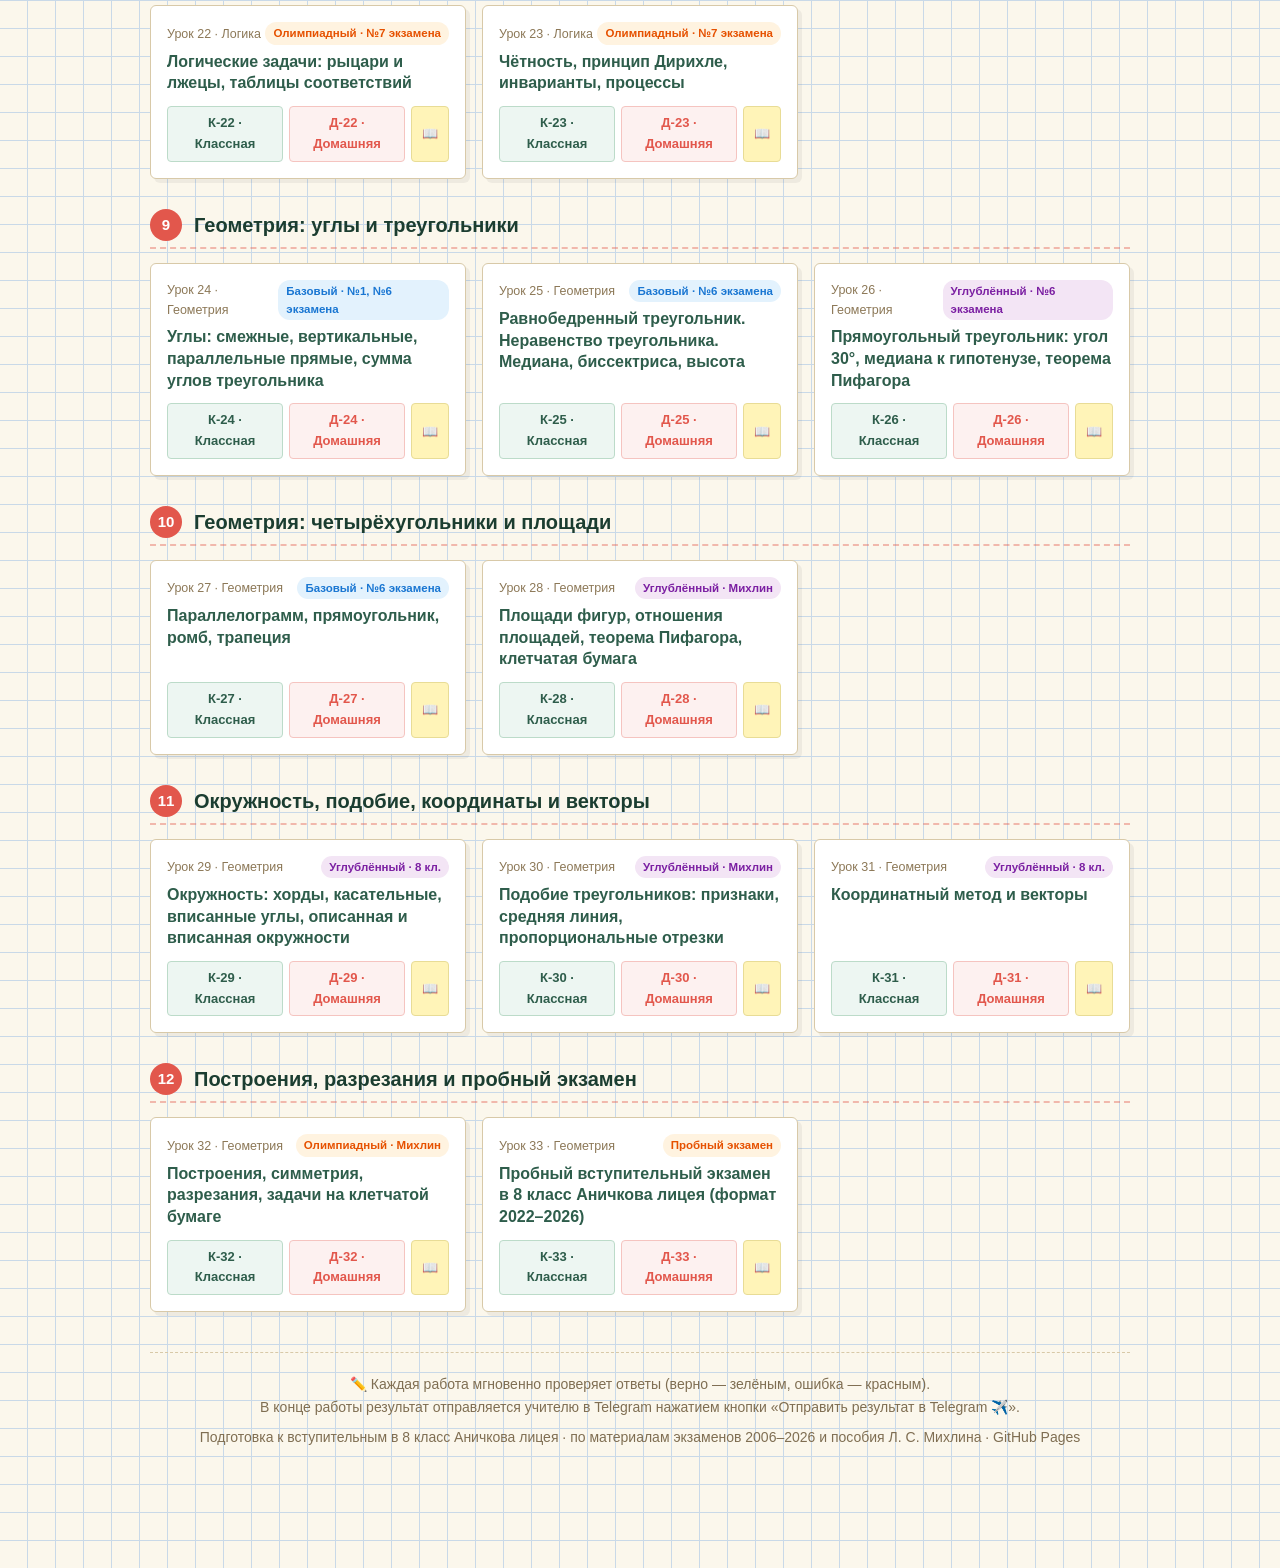
==== commit 834742e3: "Банк задач: обоснования, ≥15 задач на урок, единые дроби \frac, 3 пробника по 90 минут" ====
--- a/index.html
+++ b/index.html
@@ -21,7 +21,7 @@
         </div>
       </div>
 
-      <h1 class="main-title">📐 Аничков лицей · 8 класс · Уроки 1–30 (12 модулей)</h1>
+      <h1 class="main-title">📐 Аничков лицей · 8 класс · Уроки 1–33 (12 модулей)</h1>
       <p class="subtitle">Интерактивный задачник-тренажёр: теория, классные работы и автоматическая проверка ДЗ с отправкой в Telegram</p>
     </header>
 
@@ -38,7 +38,7 @@
 
     <!-- Панель фильтров по уровням -->
     <div class="filter-bar">
-      <button class="filter-btn active" onclick="filterLessons('all', this)">Все уроки (1–30)</button>
+      <button class="filter-btn active" onclick="filterLessons('all', this)">Все уроки (1–33)</button>
       <button class="filter-btn" onclick="filterLessons('base', this)">Базовый уровень</button>
       <button class="filter-btn" onclick="filterLessons('adv', this)">Углублённый (Михлин)</button>
       <button class="filter-btn" onclick="filterLessons('oly', this)">Олимпиадные темы & Логика</button>
--- a/css/styles.css
+++ b/css/styles.css
@@ -799,7 +799,7 @@
 .frac {
   display: inline-flex;
   flex-direction: column;
-  vertical-align: -0.6em;
+  vertical-align: middle; /* черта дроби на уровне знаков «+ − = ·» — дроби не «съезжают» */
   text-align: center;
   padding: 0 0.22em;
   font-size: 0.95em;
@@ -1056,3 +1056,37 @@
 @media (max-width: 640px) {
   .stats-link-text { display: none; }
 }
+
+/* Источник / обоснование задачи (Аничков — год или тип; Михлин) */
+.task-src {
+  font-size: 12.5px;
+  color: #8a7a5a;
+  margin: -4px 0 8px;
+  font-style: italic;
+}
+
+/* Пробники: описание на карточке, таймер, зафиксированные ответы */
+.mock-desc {
+  font-size: 13px;
+  color: #6b5a3e;
+  margin-top: 6px;
+  line-height: 1.45;
+}
+.mock-timer {
+  display: inline-block;
+  margin-left: 10px;
+  padding: 6px 12px;
+  background: var(--sticky);
+  border: 1px solid var(--sticky-border);
+  border-radius: var(--radius-md);
+  font-weight: bold;
+  font-variant-numeric: tabular-nums;
+  color: var(--chalk-dark);
+  box-shadow: var(--shadow-card);
+}
+.mock-timer.warn {
+  background: var(--bad-light);
+  border-color: var(--bad);
+  color: var(--bad);
+}
+.mock-finished svg[data-geo] { pointer-events: none; }
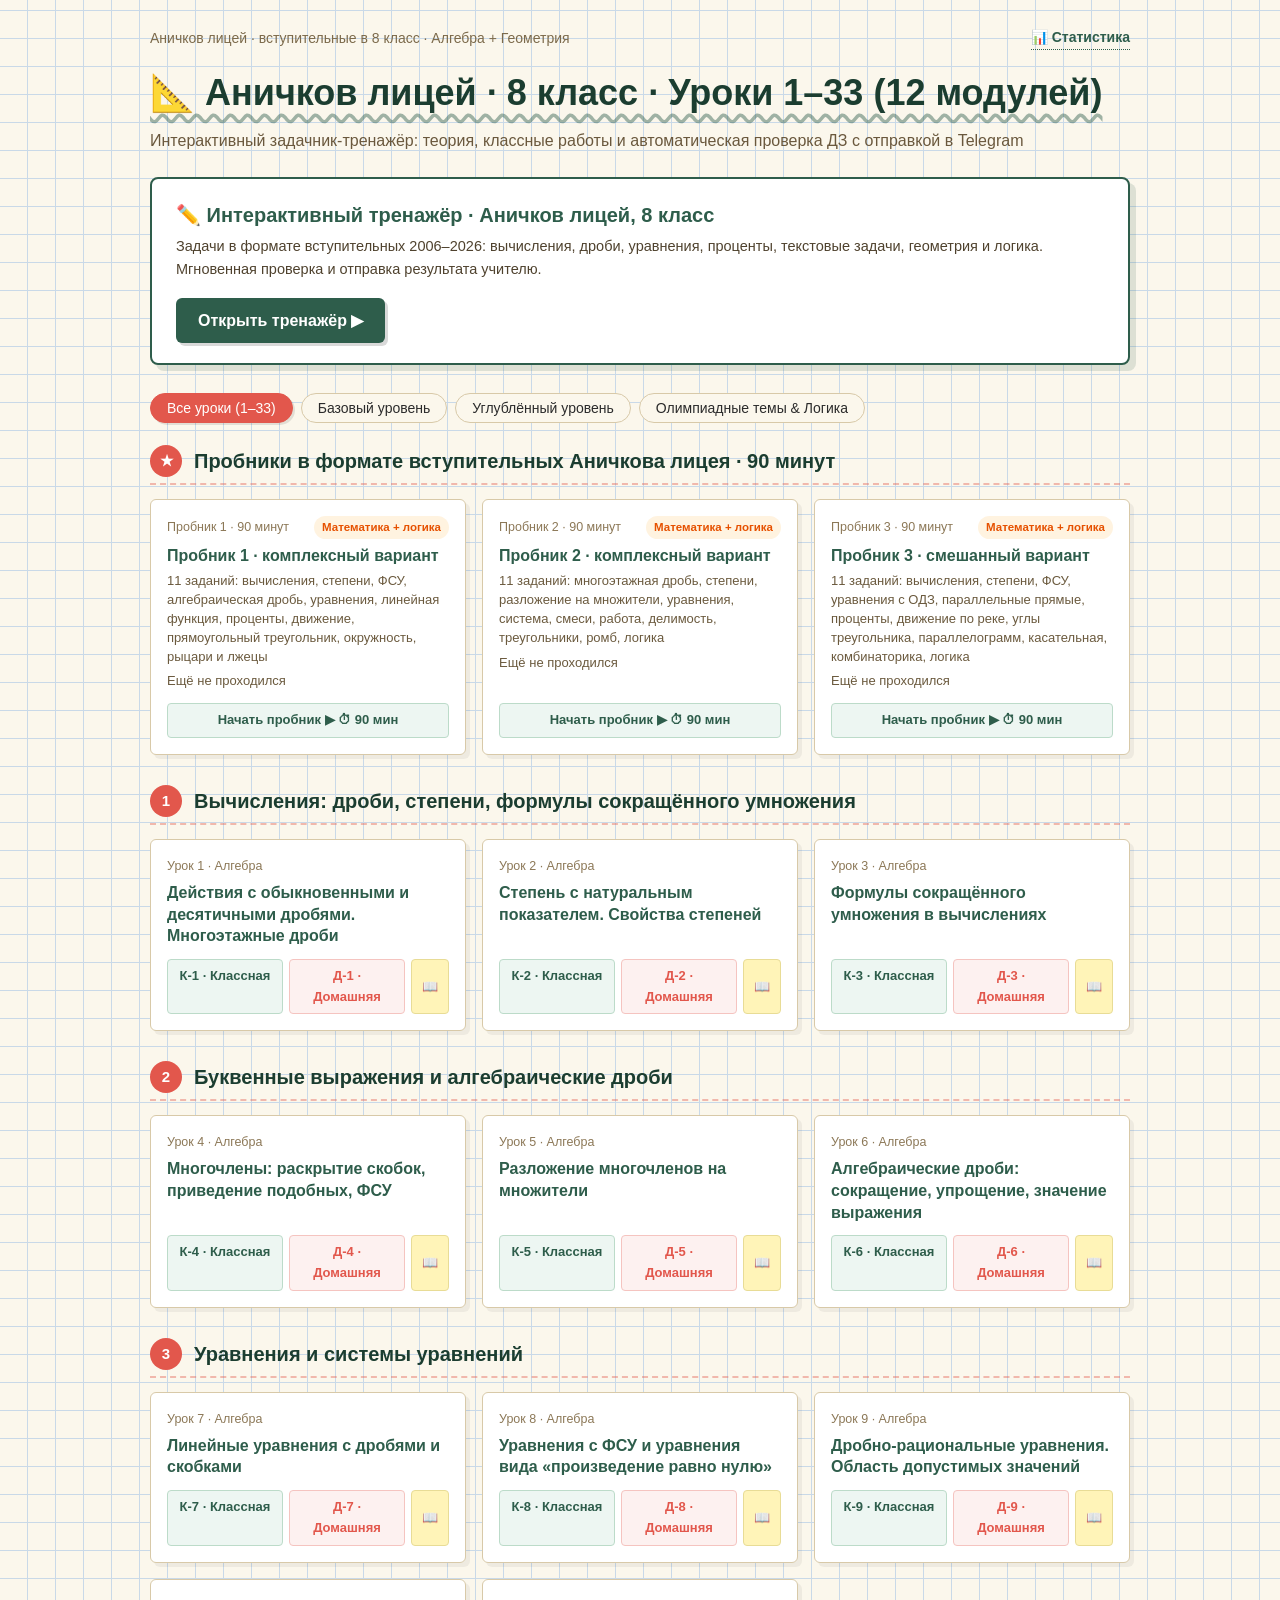
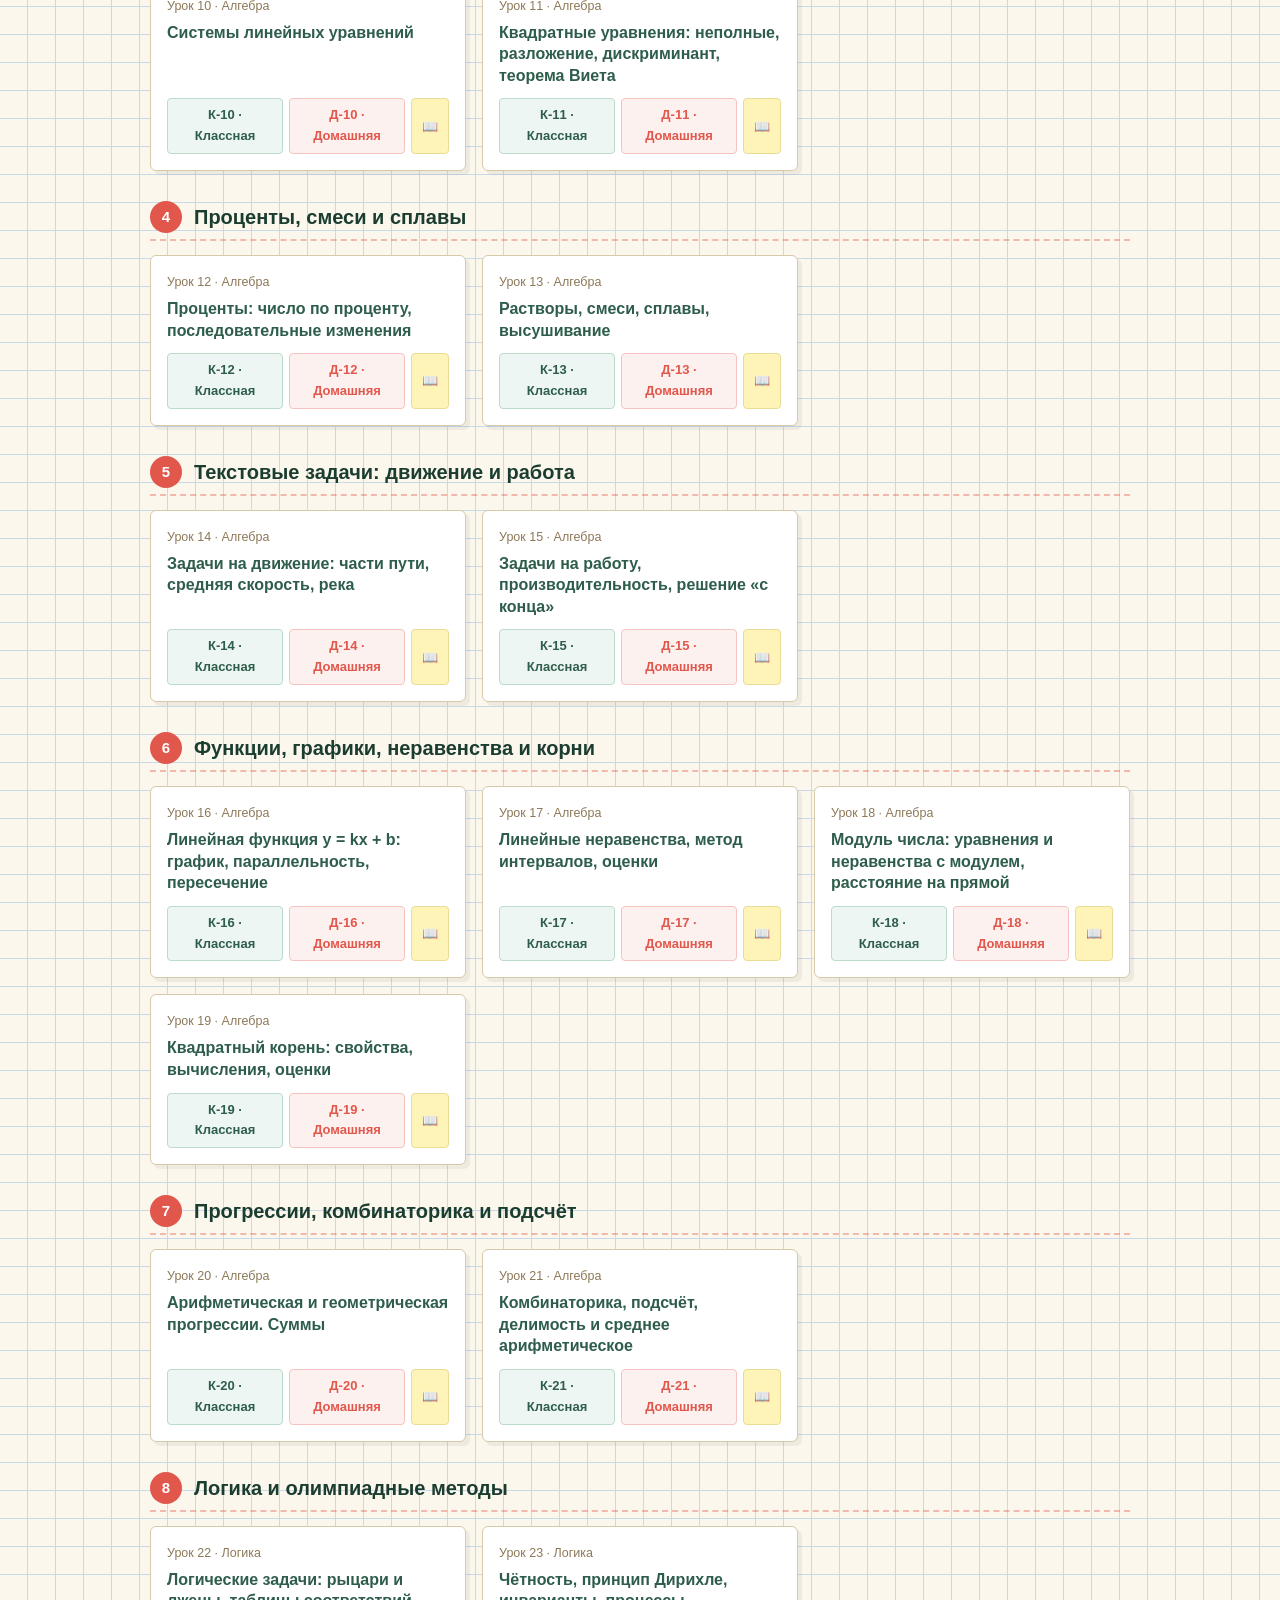
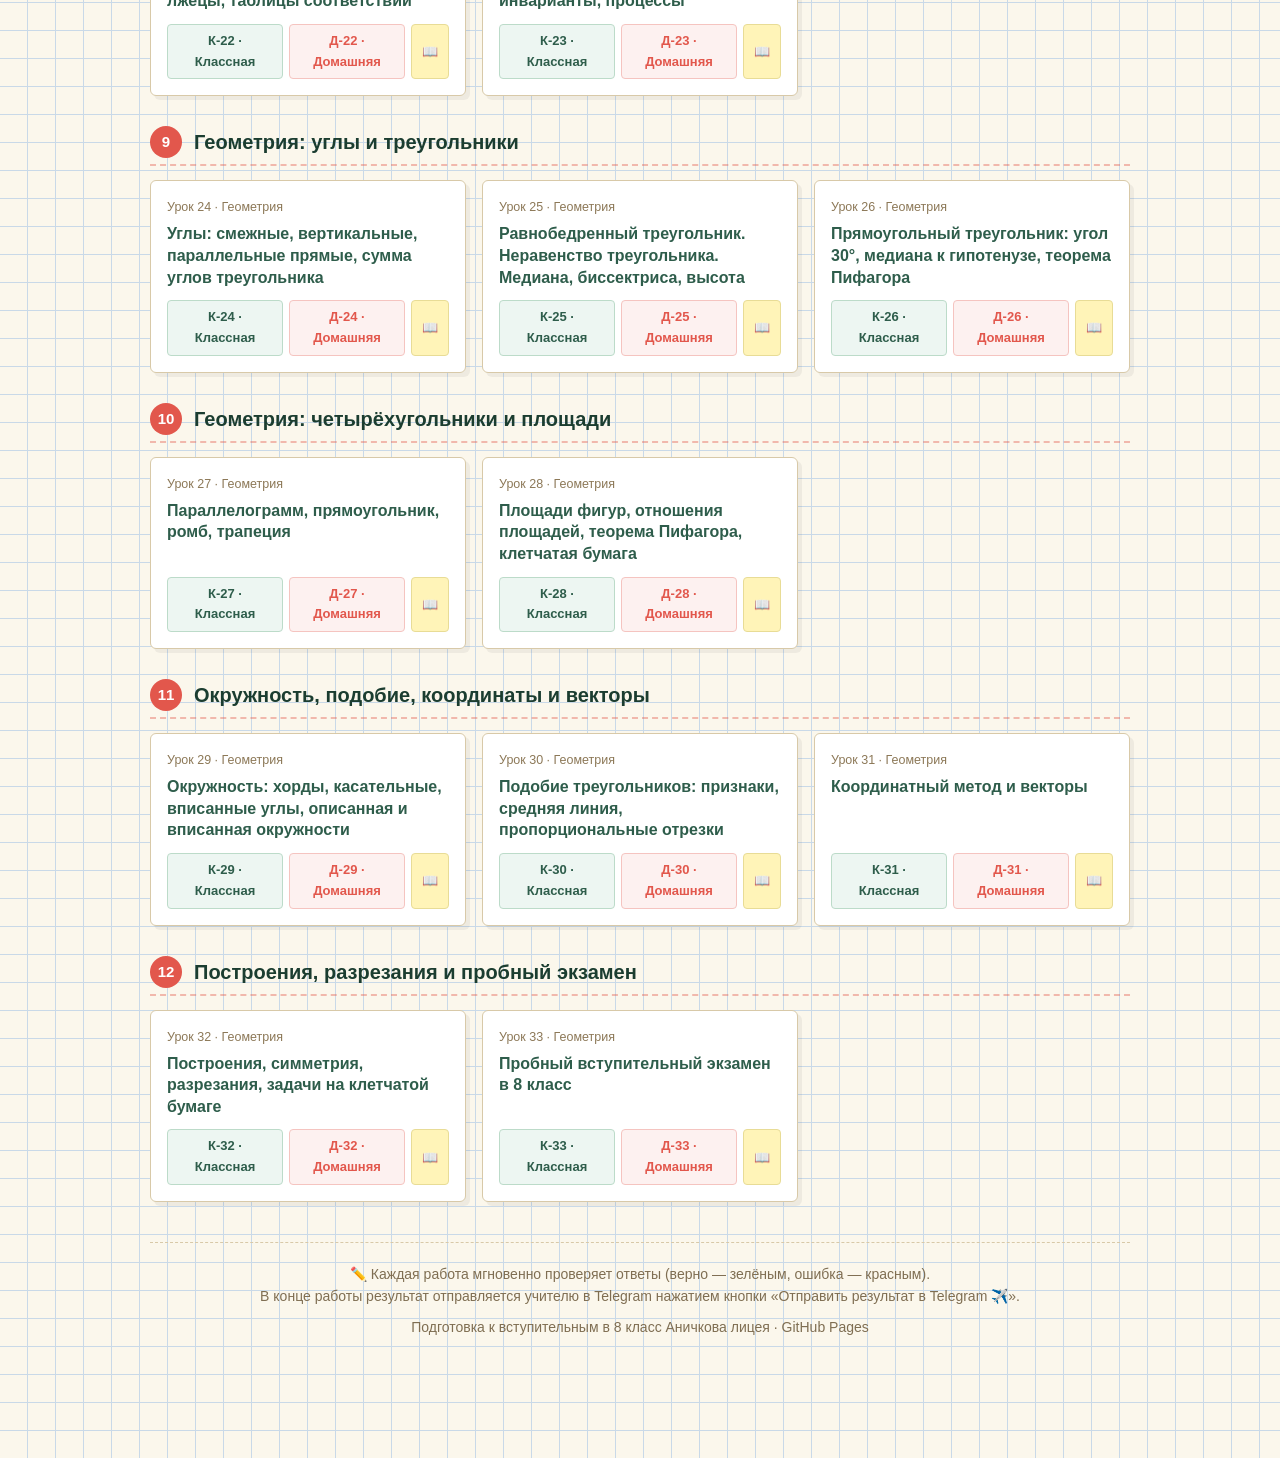
==== commit 78b5b082: "Убраны настройки Telegram, подсказки и источники задач - шапка: удалены кнопка «⚙️ Настройки Telegra" ====
--- a/index.html
+++ b/index.html
@@ -17,7 +17,6 @@
         <div>Аничков лицей · вступительные в 8 класс · Алгебра + Геометрия</div>
         <div style="display:flex; gap:10px; align-items:center;">
           <a href="stats.html" class="stats-link" title="Статистика">📊 <span class="stats-link-text">Статистика</span></a>
-          <button class="btn-settings" onclick="openTelegramSettingsModal()">⚙️ Настройки Telegram</button>
         </div>
       </div>
 
@@ -40,7 +39,7 @@
     <div class="filter-bar">
       <button class="filter-btn active" onclick="filterLessons('all', this)">Все уроки (1–33)</button>
       <button class="filter-btn" onclick="filterLessons('base', this)">Базовый уровень</button>
-      <button class="filter-btn" onclick="filterLessons('adv', this)">Углублённый (Михлин)</button>
+      <button class="filter-btn" onclick="filterLessons('adv', this)">Углублённый уровень</button>
       <button class="filter-btn" onclick="filterLessons('oly', this)">Олимпиадные темы & Логика</button>
     </div>
 
@@ -50,7 +49,7 @@
     <footer style="margin-top: 40px; text-align: center; font-size: 14px; color: #7f6e52; border-top: 1px dashed #d8c9a8; padding-top: 20px;">
       <p>✏️ Каждая работа мгновенно проверяет ответы (верно — зелёным, ошибка — красным).</p>
       <p>В конце работы результат отправляется учителю в Telegram нажатием кнопки «Отправить результат в Telegram ✈️».</p>
-      <p style="margin-top:8px;">Подготовка к вступительным в 8 класс Аничкова лицея · по материалам экзаменов 2006–2026 и пособия Л. С. Михлина · GitHub Pages</p>
+      <p style="margin-top:8px;">Подготовка к вступительным в 8 класс Аничкова лицея · GitHub Pages</p>
     </footer>
   </div>
 
@@ -62,37 +61,6 @@
     </div>
   </div>
 
-  <!-- Модальное окно: Настройки Telegram -->
-  <div class="modal-overlay" id="settingsModal" onclick="if(event.target === this) closeTelegramSettingsModal()">
-    <div class="modal-box">
-      <button class="modal-close" onclick="closeTelegramSettingsModal()">×</button>
-      <h3 class="modal-title">⚙️ Настройки Telegram для учителя</h3>
-
-      <p style="font-size:15px; margin-bottom:14px; color:#4a3f2b;">
-        Результаты отправляются через бот
-        <a href="https://t.me/ZVEROKZVEROKBOT" target="_blank" rel="noopener" style="color:var(--chalk); font-weight:bold;">@ZVEROKZVEROKBOT</a>.
-      </p>
-
-      <div style="background:#fff; border:1px solid #d4c4a4; padding:14px; border-radius:6px; margin-bottom:16px; font-size:14px;">
-        <b>Как учителю получать отчёты учеников:</b><br>
-        1. Откройте Telegram и напишите боту <a href="https://t.me/ZVEROKZVEROKBOT" target="_blank" rel="noopener" style="color:var(--chalk); font-weight:bold;">@ZVEROKZVEROKBOT</a> команду <code>/start</code>.<br>
-        2. Узнайте свой числовой <b>Chat ID</b> (например, написав боту <code>@userinfobot</code>).<br>
-        3. Введите ваш <b>Chat ID</b> в поле ниже и нажмите «Проверить связь 🔔».
-      </div>
-
-      <div style="display:flex; flex-direction:column; gap:10px;">
-        <label for="settingChatId" style="font-weight:bold; font-size:15px;">Ваш Telegram Chat ID (или ID группы):</label>
-        <input type="text" id="settingChatId" class="student-name-input" placeholder="Например: 123456789" style="font-size:16px;">
-
-        <div style="display:flex; gap:10px; flex-wrap:wrap; margin-top:8px;">
-          <button class="btn-hero" onclick="saveTelegramSettings()" style="padding:8px 18px; font-size:14.5px;">Сохранить в браузере 💾</button>
-          <button class="btn-send-tg" onclick="testTelegramPing()" style="padding:8px 18px; font-size:14.5px;">Проверить связь 🔔</button>
-        </div>
-        <div class="send-status-msg" id="settingStatusMsg"></div>
-      </div>
-    </div>
-  </div>
-
   <script src="js/config.js"></script>
   <script src="js/tasks.js"></script>
   <script src="js/checker.js"></script>
--- a/css/styles.css
+++ b/css/styles.css
@@ -51,6 +51,12 @@
   color: #7c6a4b;
 }
 
+/* Правая группа шапки: держит прежнюю высоту строки (28px), чтобы после удаления
+   кнопки настроек Telegram заголовок и сетка не сдвинулись ни на 1280, ни на 375 px */
+.top-bar > div:last-child {
+  min-height: 28px;
+}
+
 .top-bar a {
   color: var(--chalk);
   text-decoration: none;
@@ -62,23 +68,6 @@
 .top-bar a:hover {
   color: var(--red);
   border-color: var(--red);
-}
-
-.btn-settings {
-  background: var(--sticky);
-  border: 1px solid var(--sticky-border);
-  border-radius: 6px;
-  padding: 5px 12px;
-  font-family: var(--font-hand);
-  font-size: 13.5px;
-  cursor: pointer;
-  box-shadow: 2px 2px 0 rgba(0,0,0,0.06);
-  transition: transform 0.15s, background-color 0.2s;
-}
-
-.btn-settings:hover {
-  background: #fae89b;
-  transform: translateY(-1px);
 }
 
 .main-title {
@@ -250,8 +239,6 @@
   font-weight: bold;
 }
 
-.badge-base { background: #e3f2fd; color: #1976d2; }
-.badge-adv { background: #f3e5f5; color: #7b1fa2; }
 .badge-oly { background: #fff3e0; color: #e65100; }
 
 .lesson-card h4 {
@@ -458,7 +445,7 @@
   75% { transform: translateX(4px); }
 }
 
-/* Подсказки к заданию */
+/* Жёлтая плашка-сообщение (пустое состояние статистики) */
 .hint-box {
   background: var(--sticky);
   border-left: 4px solid #e2cb5a;
@@ -1057,14 +1044,6 @@
   .stats-link-text { display: none; }
 }
 
-/* Источник / обоснование задачи (Аничков — год или тип; Михлин) */
-.task-src {
-  font-size: 12.5px;
-  color: #8a7a5a;
-  margin: -4px 0 8px;
-  font-style: italic;
-}
-
 /* Пробники: описание на карточке, таймер, зафиксированные ответы */
 .mock-desc {
   font-size: 13px;
